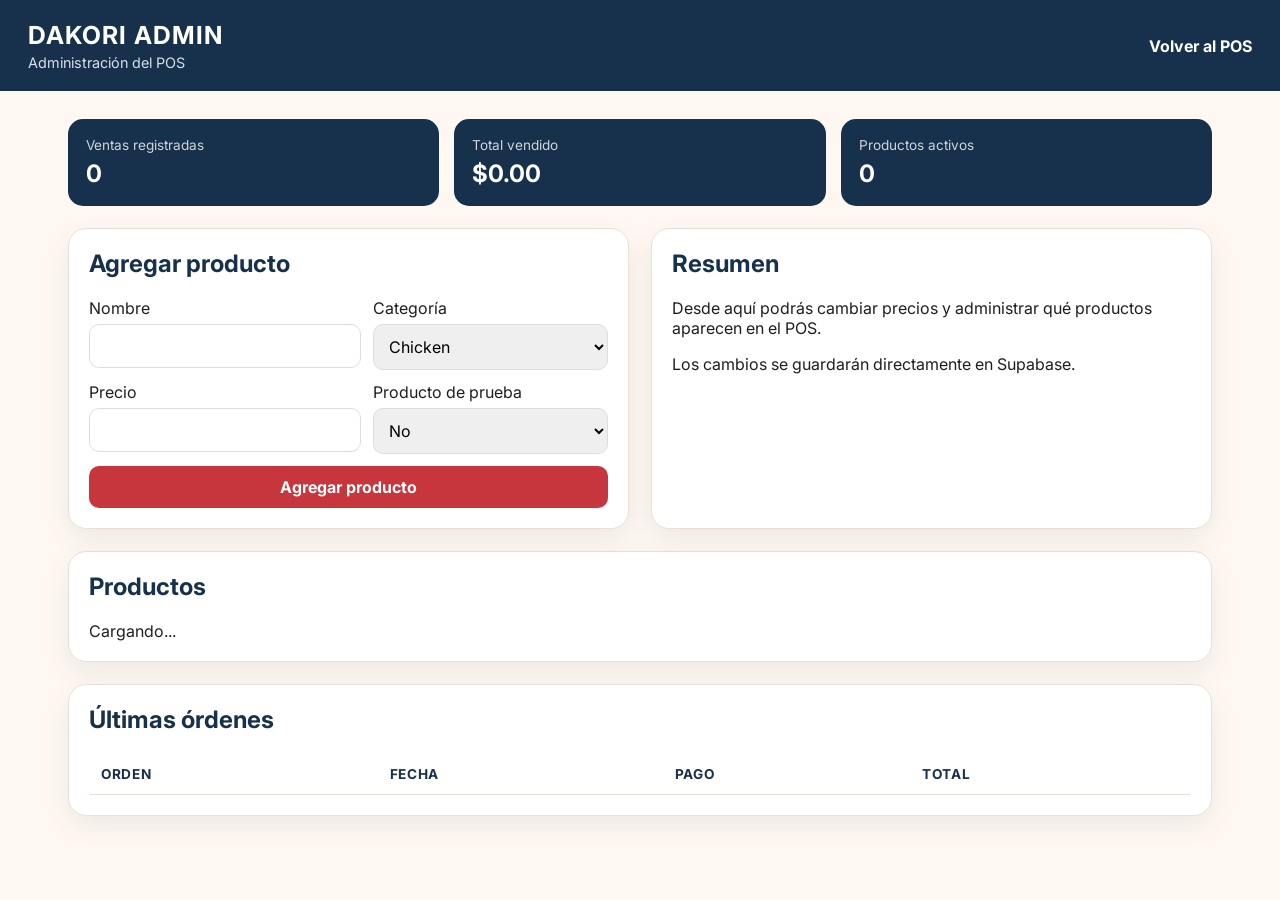
==== admin.html @ 550db00f "Agregar panel de administracion" ====
<!DOCTYPE html>
<html lang="es">
<head>
  <meta charset="UTF-8">
  <meta name="viewport" content="width=device-width, initial-scale=1.0">
  <title>DAKORI Admin</title>
  <link rel="stylesheet" href="style.css">

  <style>
    .admin-container{
      max-width:1200px;
      margin:0 auto;
      padding:28px;
    }

    .admin-header{
      display:flex;
      justify-content:space-between;
      align-items:center;
      margin-bottom:25px;
      gap:20px;
    }

    .admin-header h1{
      margin:0;
      color:#17304b;
    }

    .admin-grid{
      display:grid;
      grid-template-columns:1fr 1fr;
      gap:22px;
    }

    .admin-card{
      background:white;
      border:1px solid #eadfd8;
      border-radius:18px;
      padding:20px;
      box-shadow:0 10px 28px rgba(23,48,75,.08);
    }

    .admin-card h2{
      margin-top:0;
      color:#17304b;
    }

    .form-grid{
      display:grid;
      grid-template-columns:1fr 1fr;
      gap:12px;
    }

    .form-group{
      display:flex;
      flex-direction:column;
      gap:6px;
    }

    .form-group.full{
      grid-column:1/-1;
    }

    input,
    select{
      padding:11px;
      border:1px solid #ddd;
      border-radius:10px;
      font:inherit;
    }

    .admin-btn{
      border:0;
      border-radius:10px;
      padding:11px 14px;
      cursor:pointer;
      font-weight:700;
    }

    .primary{
      background:#c7363d;
      color:white;
    }

    .secondary{
      background:#17304b;
      color:white;
    }

    .product-row{
      display:grid;
      grid-template-columns:1.5fr 1fr .8fr .7fr auto;
      gap:10px;
      align-items:center;
      padding:12px 0;
      border-bottom:1px solid #eee;
    }

    .product-row input{
      width:100%;
    }

    .status-active{
      color:#1f7a4f;
      font-weight:700;
    }

    .status-inactive{
      color:#b33;
      font-weight:700;
    }

    .stats{
      display:grid;
      grid-template-columns:repeat(3,1fr);
      gap:15px;
      margin-bottom:22px;
    }

    .stat{
      background:#17304b;
      color:white;
      border-radius:15px;
      padding:18px;
    }

    .stat span{
      display:block;
      opacity:.8;
      font-size:.85rem;
    }

    .stat strong{
      display:block;
      margin-top:6px;
      font-size:1.5rem;
    }

    @media(max-width:800px){
      .admin-grid{
        grid-template-columns:1fr;
      }

      .form-grid{
        grid-template-columns:1fr;
      }

      .stats{
        grid-template-columns:1fr;
      }

      .product-row{
        grid-template-columns:1fr;
      }
    }
  </style>
</head>

<body>

<header class="topbar">
  <div>
    <h1>DAKORI ADMIN</h1>
    <p>Administración del POS</p>
  </div>

  <a href="index.html" style="color:white;text-decoration:none;font-weight:700;">
    Volver al POS
  </a>
</header>


<main class="admin-container">

  <section class="stats">
    <div class="stat">
      <span>Ventas registradas</span>
      <strong id="totalOrders">0</strong>
    </div>

    <div class="stat">
      <span>Total vendido</span>
      <strong id="totalSales">$0.00</strong>
    </div>

    <div class="stat">
      <span>Productos activos</span>
      <strong id="activeProducts">0</strong>
    </div>
  </section>


  <section class="admin-grid">

    <div class="admin-card">

      <h2>Agregar producto</h2>

      <div class="form-grid">

        <div class="form-group">
          <label>Nombre</label>
          <input id="newName" type="text">
        </div>

        <div class="form-group">
          <label>Categoría</label>
          <select id="newCategory">
            <option>Chicken</option>
            <option>Ramen</option>
            <option>Bebidas</option>
            <option>Snacks</option>
          </select>
        </div>

        <div class="form-group">
          <label>Precio</label>
          <input id="newPrice" type="number" step="0.01">
        </div>

        <div class="form-group">
          <label>Producto de prueba</label>
          <select id="newSample">
            <option value="false">No</option>
            <option value="true">Sí</option>
          </select>
        </div>

        <div class="form-group full">
          <button class="admin-btn primary" id="addProductBtn">
            Agregar producto
          </button>
        </div>

      </div>

    </div>


    <div class="admin-card">

      <h2>Resumen</h2>

      <p>
        Desde aquí podrás cambiar precios y administrar qué productos
        aparecen en el POS.
      </p>

      <p>
        Los cambios se guardarán directamente en Supabase.
      </p>

    </div>

  </section>


  <section class="admin-card" style="margin-top:22px;">

    <h2>Productos</h2>

    <div id="adminProducts">
      Cargando...
    </div>

  </section>


  <section class="admin-card" style="margin-top:22px;">

    <h2>Últimas órdenes</h2>

    <div class="history-table-wrap">

      <table>

        <thead>
          <tr>
            <th>Orden</th>
            <th>Fecha</th>
            <th>Pago</th>
            <th>Total</th>
          </tr>
        </thead>

        <tbody id="adminOrders"></tbody>

      </table>

    </div>

  </section>

</main>

<script src="admin.js"></script>

</body>
</html>
---- style.css ----
@import url('https://fonts.googleapis.com/css2?family=Inter:wght@400;500;600;700;800&display=swap');

:root{
  --pink:#ef7fa5;
  --pink-dark:#d95d89;
  --cream:#fff8f2;
  --navy:#17304b;
  --red:#c7363d;
  --ink:#1e1e1e;
  --muted:#6f6f6f;
  --card:#ffffff;
  --line:#eadfd8;
  --success:#1f7a4f;
  --shadow:0 10px 28px rgba(23,48,75,.10);
}

*{box-sizing:border-box}

body{
  margin:0;
  font-family:'Inter',sans-serif;
  background:var(--cream);
  color:var(--ink);
}

button,select{font:inherit}

.topbar{
  display:flex;
  justify-content:space-between;
  align-items:center;
  gap:20px;
  padding:20px 28px;
  background:var(--navy);
  color:#fff;
  position:sticky;
  top:0;
  z-index:10;
}

.topbar h1{
  margin:0;
  font-size:1.55rem;
  letter-spacing:.04em;
}

.topbar p{
  margin:4px 0 0;
  color:#d9e0e8;
  font-size:.9rem;
}

.order-number{
  background:var(--pink);
  color:#1f2330;
  padding:10px 14px;
  border-radius:14px;
  font-weight:800;
}

.app{
  display:grid;
  grid-template-columns:minmax(0,1fr) 380px;
  gap:24px;
  max-width:1400px;
  margin:0 auto;
  padding:28px;
}

.catalog,
.cart-panel,
.history-section{
  background:var(--card);
  border:1px solid var(--line);
  border-radius:22px;
  box-shadow:var(--shadow);
}

.catalog{padding:22px}

.category-tabs{
  display:flex;
  flex-wrap:wrap;
  gap:10px;
  margin-bottom:22px;
}

.category-btn{
  border:0;
  background:#f5eee8;
  color:var(--navy);
  padding:10px 16px;
  border-radius:999px;
  cursor:pointer;
  font-weight:700;
}

.category-btn.active{
  background:var(--pink);
  color:#222;
}

.products-grid{
  display:grid;
  grid-template-columns:repeat(auto-fill,minmax(190px,1fr));
  gap:16px;
}

.product-card{
  border:1px solid var(--line);
  border-radius:18px;
  padding:18px;
  background:linear-gradient(180deg,#fff,#fffaf6);
  display:flex;
  flex-direction:column;
  min-height:180px;
}

.product-category{
  color:var(--red);
  font-weight:800;
  font-size:.75rem;
  letter-spacing:.08em;
  text-transform:uppercase;
}

.product-card h3{
  margin:10px 0 6px;
  color:var(--navy);
}

.product-card .price{
  font-size:1.5rem;
  font-weight:800;
  margin-top:auto;
  color:var(--ink);
}

.product-card .sample{
  font-size:.75rem;
  color:var(--muted);
  margin:4px 0 12px;
}

.add-btn{
  border:0;
  border-radius:12px;
  padding:11px 14px;
  cursor:pointer;
  background:var(--navy);
  color:#fff;
  font-weight:800;
}

.add-btn:hover{opacity:.92}

.cart-panel{
  padding:22px;
  position:sticky;
  top:102px;
  height:fit-content;
}

.cart-header,
.history-header{
  display:flex;
  align-items:flex-start;
  justify-content:space-between;
  gap:14px;
}

.cart-header h2,
.history-header h2{
  margin:0;
  color:var(--navy);
}

.cart-header p,
.history-header p{
  margin:6px 0 0;
  color:var(--muted);
  font-size:.9rem;
}

.ghost-btn{
  border:1px solid var(--line);
  background:#fff;
  border-radius:10px;
  padding:8px 10px;
  cursor:pointer;
  color:var(--navy);
  font-weight:700;
}

.cart-items{
  margin:18px 0;
  display:flex;
  flex-direction:column;
  gap:12px;
  max-height:390px;
  overflow:auto;
}

.empty-cart{
  text-align:center;
  color:var(--muted);
  border:1px dashed var(--line);
  border-radius:14px;
  padding:30px 12px;
}

.cart-item{
  border:1px solid var(--line);
  border-radius:14px;
  padding:12px;
}

.cart-item-top{
  display:flex;
  justify-content:space-between;
  gap:10px;
}

.cart-item-name{
  font-weight:800;
  color:var(--navy);
}

.cart-item-price{
  font-weight:800;
}

.qty-row{
  display:flex;
  align-items:center;
  justify-content:space-between;
  margin-top:10px;
}

.qty-controls{
  display:flex;
  align-items:center;
  gap:8px;
}

.qty-btn{
  width:30px;
  height:30px;
  border-radius:8px;
  border:1px solid var(--line);
  background:#fff;
  cursor:pointer;
  font-weight:800;
}

.remove-btn{
  border:0;
  background:transparent;
  color:var(--red);
  cursor:pointer;
  font-weight:700;
}

.cart-summary{
  border-top:1px solid var(--line);
  padding-top:16px;
}

.summary-line{
  display:flex;
  justify-content:space-between;
  margin:8px 0;
}

.total-line{
  font-size:1.35rem;
  color:var(--navy);
  padding-top:8px;
}

.payment-label{
  display:block;
  margin:18px 0 8px;
  font-weight:700;
}

#paymentMethod{
  width:100%;
  padding:12px;
  border:1px solid var(--line);
  border-radius:12px;
  background:#fff;
}

.finish-btn{
  width:100%;
  margin-top:14px;
  border:0;
  border-radius:14px;
  padding:15px;
  background:var(--red);
  color:#fff;
  font-weight:800;
  cursor:pointer;
}

.finish-btn:disabled{
  opacity:.4;
  cursor:not-allowed;
}

.history-section{
  max-width:1400px;
  margin:0 auto 28px;
  padding:22px;
}

.history-table-wrap{overflow:auto;margin-top:18px}

table{
  width:100%;
  border-collapse:collapse;
  min-width:720px;
}

th,td{
  padding:12px;
  text-align:left;
  border-bottom:1px solid var(--line);
}

th{
  color:var(--navy);
  font-size:.85rem;
  text-transform:uppercase;
  letter-spacing:.05em;
}

.toast{
  position:fixed;
  right:24px;
  bottom:24px;
  background:var(--success);
  color:#fff;
  padding:14px 18px;
  border-radius:12px;
  opacity:0;
  transform:translateY(10px);
  pointer-events:none;
  transition:.2s ease;
  box-shadow:var(--shadow);
}

.toast.show{
  opacity:1;
  transform:translateY(0);
}

@media (max-width: 950px){
  .app{
    grid-template-columns:1fr;
  }

  .cart-panel{
    position:static;
  }
}

@media (max-width: 560px){
  .topbar{
    padding:16px;
  }

  .topbar p{
    display:none;
  }

  .app,
  .history-section{
    padding:16px;
  }

  .products-grid{
    grid-template-columns:repeat(2,minmax(0,1fr));
  }

  .product-card{
    min-height:165px;
    padding:14px;
  }
}
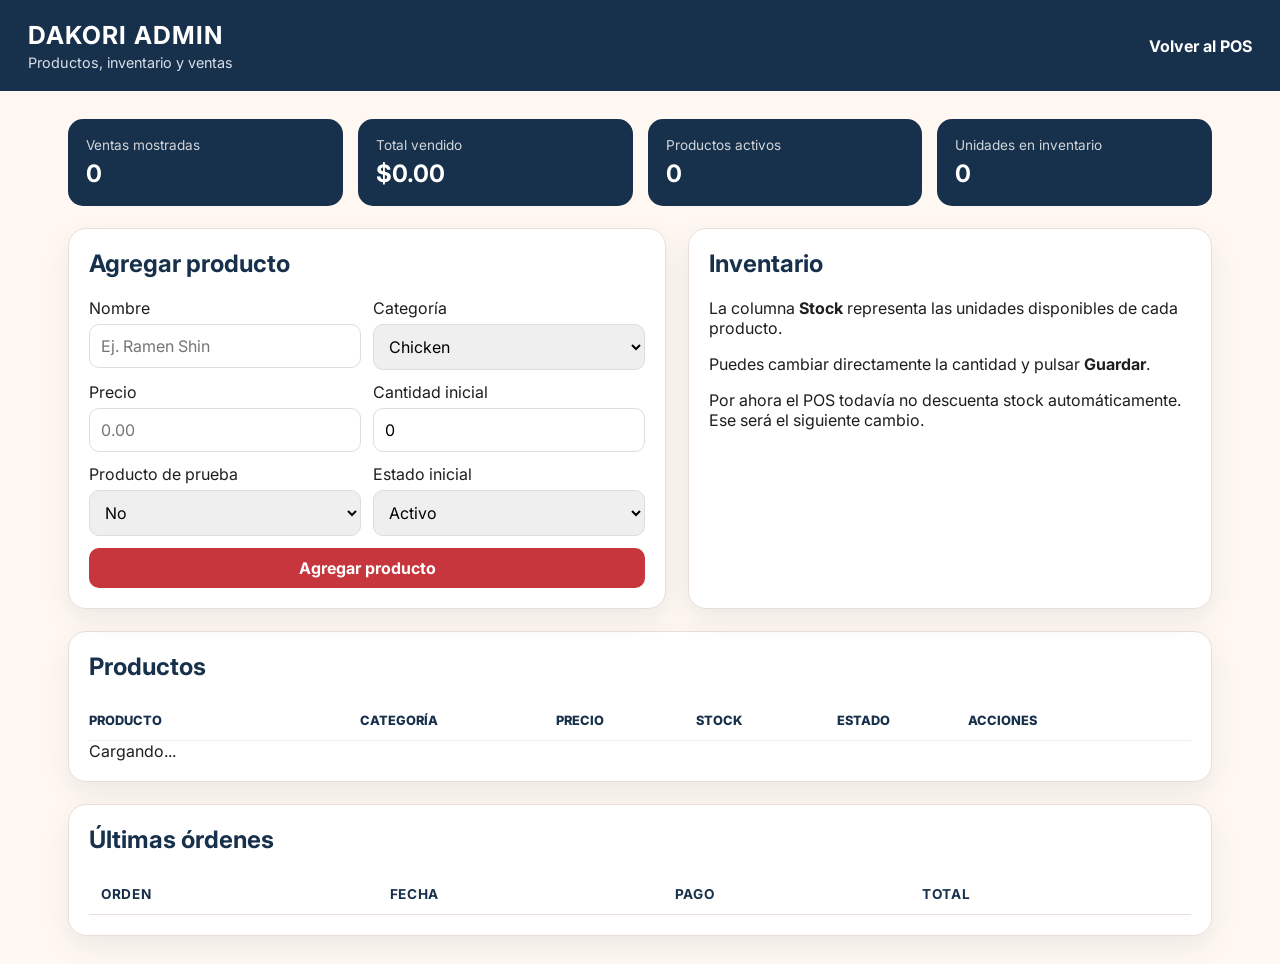
==== commit bd7cd33a: "Agregar inventario al panel de administracion" ====
--- a/admin.html
+++ b/admin.html
@@ -4,6 +4,7 @@
   <meta charset="UTF-8">
   <meta name="viewport" content="width=device-width, initial-scale=1.0">
   <title>DAKORI Admin</title>
+
   <link rel="stylesheet" href="style.css">
 
   <style>
@@ -17,13 +18,8 @@
       display:flex;
       justify-content:space-between;
       align-items:center;
-      margin-bottom:25px;
       gap:20px;
-    }
-
-    .admin-header h1{
-      margin:0;
-      color:#17304b;
+      margin-bottom:24px;
     }
 
     .admin-grid{
@@ -72,7 +68,7 @@
     .admin-btn{
       border:0;
       border-radius:10px;
-      padding:11px 14px;
+      padding:10px 13px;
       cursor:pointer;
       font-weight:700;
     }
@@ -87,17 +83,25 @@
       color:white;
     }
 
+    .warning{
+      background:#ef7fa5;
+      color:#222;
+    }
+
     .product-row{
       display:grid;
-      grid-template-columns:1.5fr 1fr .8fr .7fr auto;
+      grid-template-columns:1.4fr 1fr .7fr .7fr .65fr 1.2fr;
       gap:10px;
       align-items:center;
       padding:12px 0;
       border-bottom:1px solid #eee;
     }
 
-    .product-row input{
-      width:100%;
+    .product-header{
+      font-size:.8rem;
+      font-weight:800;
+      color:#17304b;
+      text-transform:uppercase;
     }
 
     .status-active{
@@ -110,9 +114,19 @@
       font-weight:700;
     }
 
+    .stock-low{
+      color:#b36b00;
+      font-weight:800;
+    }
+
+    .stock-zero{
+      color:#b33;
+      font-weight:800;
+    }
+
     .stats{
       display:grid;
-      grid-template-columns:repeat(3,1fr);
+      grid-template-columns:repeat(4,1fr);
       gap:15px;
       margin-bottom:22px;
     }
@@ -136,20 +150,40 @@
       font-size:1.5rem;
     }
 
-    @media(max-width:800px){
+    .actions{
+      display:flex;
+      flex-wrap:wrap;
+      gap:6px;
+    }
+
+    @media(max-width:900px){
       .admin-grid{
         grid-template-columns:1fr;
       }
 
+      .stats{
+        grid-template-columns:repeat(2,1fr);
+      }
+
+      .product-row{
+        grid-template-columns:1fr;
+        border:1px solid #eee;
+        border-radius:14px;
+        padding:14px;
+        margin-bottom:12px;
+      }
+
+      .product-header{
+        display:none;
+      }
+    }
+
+    @media(max-width:560px){
       .form-grid{
         grid-template-columns:1fr;
       }
 
       .stats{
-        grid-template-columns:1fr;
-      }
-
-      .product-row{
         grid-template-columns:1fr;
       }
     }
@@ -161,10 +195,17 @@
 <header class="topbar">
   <div>
     <h1>DAKORI ADMIN</h1>
-    <p>Administración del POS</p>
+    <p>Productos, inventario y ventas</p>
   </div>
 
-  <a href="index.html" style="color:white;text-decoration:none;font-weight:700;">
+  <a
+    href="index.html"
+    style="
+      color:white;
+      text-decoration:none;
+      font-weight:700;
+    "
+  >
     Volver al POS
   </a>
 </header>
@@ -173,8 +214,9 @@
 <main class="admin-container">
 
   <section class="stats">
+
     <div class="stat">
-      <span>Ventas registradas</span>
+      <span>Ventas mostradas</span>
       <strong id="totalOrders">0</strong>
     </div>
 
@@ -187,6 +229,12 @@
       <span>Productos activos</span>
       <strong id="activeProducts">0</strong>
     </div>
+
+    <div class="stat">
+      <span>Unidades en inventario</span>
+      <strong id="totalStock">0</strong>
+    </div>
+
   </section>
 
 
@@ -200,34 +248,71 @@
 
         <div class="form-group">
           <label>Nombre</label>
-          <input id="newName" type="text">
+          <input
+            id="newName"
+            type="text"
+            placeholder="Ej. Ramen Shin"
+          >
         </div>
 
         <div class="form-group">
           <label>Categoría</label>
+
           <select id="newCategory">
-            <option>Chicken</option>
-            <option>Ramen</option>
-            <option>Bebidas</option>
-            <option>Snacks</option>
+            <option value="Chicken">Chicken</option>
+            <option value="Ramen">Ramen</option>
+            <option value="Bebidas">Bebidas</option>
+            <option value="Snacks">Snacks</option>
           </select>
         </div>
 
         <div class="form-group">
           <label>Precio</label>
-          <input id="newPrice" type="number" step="0.01">
+
+          <input
+            id="newPrice"
+            type="number"
+            min="0"
+            step="0.01"
+            placeholder="0.00"
+          >
+        </div>
+
+        <div class="form-group">
+          <label>Cantidad inicial</label>
+
+          <input
+            id="newStock"
+            type="number"
+            min="0"
+            step="1"
+            value="0"
+          >
         </div>
 
         <div class="form-group">
           <label>Producto de prueba</label>
+
           <select id="newSample">
             <option value="false">No</option>
             <option value="true">Sí</option>
           </select>
         </div>
 
+        <div class="form-group">
+          <label>Estado inicial</label>
+
+          <select id="newActive">
+            <option value="true">Activo</option>
+            <option value="false">Inactivo</option>
+          </select>
+        </div>
+
         <div class="form-group full">
-          <button class="admin-btn primary" id="addProductBtn">
+          <button
+            class="admin-btn primary"
+            id="addProductBtn"
+          >
             Agregar producto
           </button>
         </div>
@@ -239,25 +324,43 @@
 
     <div class="admin-card">
 
-      <h2>Resumen</h2>
+      <h2>Inventario</h2>
 
       <p>
-        Desde aquí podrás cambiar precios y administrar qué productos
-        aparecen en el POS.
+        La columna <strong>Stock</strong> representa las unidades disponibles
+        de cada producto.
       </p>
 
       <p>
-        Los cambios se guardarán directamente en Supabase.
+        Puedes cambiar directamente la cantidad y pulsar
+        <strong>Guardar</strong>.
       </p>
 
+      <p>
+        Por ahora el POS todavía no descuenta stock automáticamente.
+        Ese será el siguiente cambio.
+      </p>
+
     </div>
 
   </section>
 
 
-  <section class="admin-card" style="margin-top:22px;">
+  <section
+    class="admin-card"
+    style="margin-top:22px;"
+  >
 
     <h2>Productos</h2>
+
+    <div class="product-row product-header">
+      <div>Producto</div>
+      <div>Categoría</div>
+      <div>Precio</div>
+      <div>Stock</div>
+      <div>Estado</div>
+      <div>Acciones</div>
+    </div>
 
     <div id="adminProducts">
       Cargando...
@@ -266,7 +369,10 @@
   </section>
 
 
-  <section class="admin-card" style="margin-top:22px;">
+  <section
+    class="admin-card"
+    style="margin-top:22px;"
+  >
 
     <h2>Últimas órdenes</h2>
 
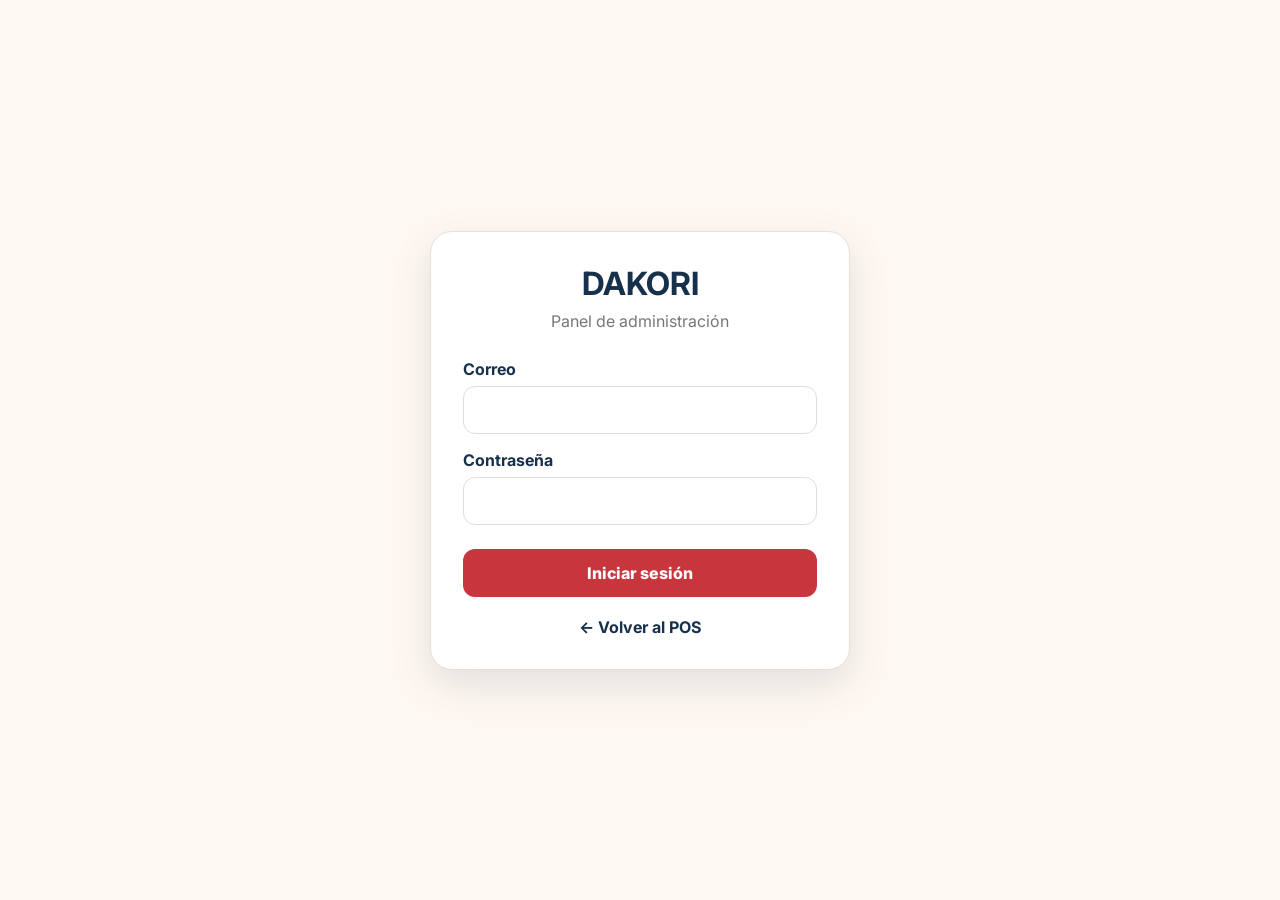
==== commit 365521b5: "Agregar login seguro al panel administrativo" ====
--- a/admin.html
+++ b/admin.html
@@ -1,405 +1,947 @@
 <!DOCTYPE html>
 <html lang="es">
+
 <head>
-  <meta charset="UTF-8">
-  <meta name="viewport" content="width=device-width, initial-scale=1.0">
-  <title>DAKORI Admin</title>
-
-  <link rel="stylesheet" href="style.css">
-
-  <style>
-    .admin-container{
-      max-width:1200px;
-      margin:0 auto;
-      padding:28px;
-    }
-
-    .admin-header{
-      display:flex;
-      justify-content:space-between;
-      align-items:center;
-      gap:20px;
-      margin-bottom:24px;
-    }
-
-    .admin-grid{
-      display:grid;
-      grid-template-columns:1fr 1fr;
-      gap:22px;
-    }
-
-    .admin-card{
-      background:white;
-      border:1px solid #eadfd8;
-      border-radius:18px;
-      padding:20px;
-      box-shadow:0 10px 28px rgba(23,48,75,.08);
-    }
-
-    .admin-card h2{
-      margin-top:0;
-      color:#17304b;
-    }
-
-    .form-grid{
-      display:grid;
-      grid-template-columns:1fr 1fr;
-      gap:12px;
-    }
-
-    .form-group{
-      display:flex;
-      flex-direction:column;
-      gap:6px;
-    }
-
-    .form-group.full{
-      grid-column:1/-1;
-    }
-
-    input,
-    select{
-      padding:11px;
-      border:1px solid #ddd;
-      border-radius:10px;
-      font:inherit;
-    }
-
-    .admin-btn{
-      border:0;
-      border-radius:10px;
-      padding:10px 13px;
-      cursor:pointer;
-      font-weight:700;
-    }
-
-    .primary{
-      background:#c7363d;
-      color:white;
-    }
-
-    .secondary{
-      background:#17304b;
-      color:white;
-    }
-
-    .warning{
-      background:#ef7fa5;
-      color:#222;
-    }
-
-    .product-row{
-      display:grid;
-      grid-template-columns:1.4fr 1fr .7fr .7fr .65fr 1.2fr;
-      gap:10px;
-      align-items:center;
-      padding:12px 0;
-      border-bottom:1px solid #eee;
-    }
-
-    .product-header{
-      font-size:.8rem;
-      font-weight:800;
-      color:#17304b;
-      text-transform:uppercase;
-    }
-
-    .status-active{
-      color:#1f7a4f;
-      font-weight:700;
-    }
-
-    .status-inactive{
-      color:#b33;
-      font-weight:700;
-    }
-
-    .stock-low{
-      color:#b36b00;
-      font-weight:800;
-    }
-
-    .stock-zero{
-      color:#b33;
-      font-weight:800;
-    }
-
-    .stats{
-      display:grid;
-      grid-template-columns:repeat(4,1fr);
-      gap:15px;
-      margin-bottom:22px;
-    }
-
-    .stat{
-      background:#17304b;
-      color:white;
-      border-radius:15px;
-      padding:18px;
-    }
-
-    .stat span{
-      display:block;
-      opacity:.8;
-      font-size:.85rem;
-    }
-
-    .stat strong{
-      display:block;
-      margin-top:6px;
-      font-size:1.5rem;
-    }
-
-    .actions{
-      display:flex;
-      flex-wrap:wrap;
-      gap:6px;
-    }
-
-    @media(max-width:900px){
-      .admin-grid{
-        grid-template-columns:1fr;
-      }
-
-      .stats{
-        grid-template-columns:repeat(2,1fr);
-      }
-
-      .product-row{
-        grid-template-columns:1fr;
-        border:1px solid #eee;
-        border-radius:14px;
-        padding:14px;
-        margin-bottom:12px;
-      }
-
-      .product-header{
-        display:none;
-      }
-    }
-
-    @media(max-width:560px){
-      .form-grid{
-        grid-template-columns:1fr;
-      }
-
-      .stats{
-        grid-template-columns:1fr;
-      }
-    }
-  </style>
+
+    <meta charset="UTF-8">
+
+    <meta
+        name="viewport"
+        content="width=device-width, initial-scale=1.0"
+    >
+
+    <title>DAKORI Admin</title>
+
+    <link
+        rel="stylesheet"
+        href="style.css"
+    >
+
+
+    <style>
+
+        * {
+            box-sizing: border-box;
+        }
+
+
+        body {
+
+            margin: 0;
+
+            background: #fff8f2;
+
+        }
+
+
+        .admin-container {
+
+            max-width: 1300px;
+
+            margin: 0 auto;
+
+            padding: 28px;
+
+        }
+
+
+        .admin-card {
+
+            background: white;
+
+            border:
+                1px solid #eadfd8;
+
+            border-radius:
+                18px;
+
+            padding:
+                20px;
+
+            box-shadow:
+                0 10px 28px
+                rgba(23,48,75,.08);
+
+        }
+
+
+        .admin-card h2 {
+
+            margin-top: 0;
+
+            color: #17304b;
+
+        }
+
+
+        .admin-grid {
+
+            display: grid;
+
+            grid-template-columns:
+                1fr 1fr;
+
+            gap: 22px;
+
+        }
+
+
+        .form-grid {
+
+            display: grid;
+
+            grid-template-columns:
+                1fr 1fr;
+
+            gap: 12px;
+
+        }
+
+
+        .form-group {
+
+            display: flex;
+
+            flex-direction:
+                column;
+
+            gap: 6px;
+
+        }
+
+
+        .form-group.full {
+
+            grid-column:
+                1 / -1;
+
+        }
+
+
+        input,
+        select {
+
+            padding: 11px;
+
+            border:
+                1px solid #ddd;
+
+            border-radius:
+                10px;
+
+            font: inherit;
+
+        }
+
+
+        .admin-btn {
+
+            border: 0;
+
+            border-radius:
+                10px;
+
+            padding:
+                10px 13px;
+
+            cursor: pointer;
+
+            font-weight:
+                700;
+
+        }
+
+
+        .primary {
+
+            background:
+                #c7363d;
+
+            color:
+                white;
+
+        }
+
+
+        .secondary {
+
+            background:
+                #17304b;
+
+            color:
+                white;
+
+        }
+
+
+        .warning {
+
+            background:
+                #ef7fa5;
+
+            color:
+                #222;
+
+        }
+
+
+        .danger {
+
+            background:
+                #b93434;
+
+            color:
+                white;
+
+        }
+
+
+        .actions {
+
+            display:
+                flex;
+
+            flex-wrap:
+                wrap;
+
+            gap:
+                6px;
+
+        }
+
+
+        .product-row {
+
+            display:
+                grid;
+
+            grid-template-columns:
+                1.4fr
+                1fr
+                .7fr
+                .7fr
+                .65fr
+                1.5fr;
+
+            gap:
+                10px;
+
+            align-items:
+                center;
+
+            padding:
+                12px 0;
+
+            border-bottom:
+                1px solid #eee;
+
+        }
+
+
+        .product-header {
+
+            font-size:
+                .78rem;
+
+            font-weight:
+                800;
+
+            color:
+                #17304b;
+
+            text-transform:
+                uppercase;
+
+        }
+
+
+        .status-active {
+
+            color:
+                #1f7a4f;
+
+            font-weight:
+                700;
+
+        }
+
+
+        .status-inactive {
+
+            color:
+                #b33;
+
+            font-weight:
+                700;
+
+        }
+
+
+        .stock-low {
+
+            color:
+                #b36b00;
+
+            font-weight:
+                800;
+
+        }
+
+
+        .stock-zero {
+
+            color:
+                #b33;
+
+            font-weight:
+                800;
+
+        }
+
+
+        .stats {
+
+            display:
+                grid;
+
+            grid-template-columns:
+                repeat(4, 1fr);
+
+            gap:
+                15px;
+
+            margin-bottom:
+                22px;
+
+        }
+
+
+        .stat {
+
+            background:
+                #17304b;
+
+            color:
+                white;
+
+            border-radius:
+                15px;
+
+            padding:
+                18px;
+
+        }
+
+
+        .stat span {
+
+            display:
+                block;
+
+            opacity:
+                .8;
+
+            font-size:
+                .85rem;
+
+        }
+
+
+        .stat strong {
+
+            display:
+                block;
+
+            margin-top:
+                6px;
+
+            font-size:
+                1.5rem;
+
+        }
+
+
+        .top-actions {
+
+            display:
+                flex;
+
+            align-items:
+                center;
+
+            gap:
+                10px;
+
+        }
+
+
+        .top-actions a {
+
+            color:
+                white;
+
+            text-decoration:
+                none;
+
+            font-weight:
+                700;
+
+        }
+
+
+        .logout-btn {
+
+            border:
+                0;
+
+            background:
+                #ef7fa5;
+
+            color:
+                #17304b;
+
+            padding:
+                10px 14px;
+
+            border-radius:
+                10px;
+
+            font-weight:
+                800;
+
+            cursor:
+                pointer;
+
+        }
+
+
+        .admin-user {
+
+            font-size:
+                .8rem;
+
+            color:
+                #d9e0e8;
+
+            margin-top:
+                5px;
+
+        }
+
+
+        @media(max-width: 950px) {
+
+            .admin-grid {
+
+                grid-template-columns:
+                    1fr;
+
+            }
+
+
+            .stats {
+
+                grid-template-columns:
+                    repeat(2, 1fr);
+
+            }
+
+
+            .product-row {
+
+                grid-template-columns:
+                    1fr;
+
+                border:
+                    1px solid #eee;
+
+                border-radius:
+                    14px;
+
+                padding:
+                    14px;
+
+                margin-bottom:
+                    12px;
+
+            }
+
+
+            .product-header {
+
+                display:
+                    none;
+
+            }
+
+        }
+
+
+        @media(max-width: 560px) {
+
+            .admin-container {
+
+                padding:
+                    16px;
+
+            }
+
+
+            .form-grid {
+
+                grid-template-columns:
+                    1fr;
+
+            }
+
+
+            .stats {
+
+                grid-template-columns:
+                    1fr;
+
+            }
+
+
+            .topbar {
+
+                flex-direction:
+                    column;
+
+                align-items:
+                    flex-start;
+
+            }
+
+        }
+
+    </style>
+
 </head>
 
+
 <body>
 
+
 <header class="topbar">
-  <div>
-    <h1>DAKORI ADMIN</h1>
-    <p>Productos, inventario y ventas</p>
-  </div>
-
-  <a
-    href="index.html"
-    style="
-      color:white;
-      text-decoration:none;
-      font-weight:700;
-    "
-  >
-    Volver al POS
-  </a>
+
+
+    <div>
+
+        <h1>
+            DAKORI ADMIN
+        </h1>
+
+        <p>
+            Productos, inventario y ventas
+        </p>
+
+        <div
+            id="adminUser"
+            class="admin-user"
+        ></div>
+
+    </div>
+
+
+    <div class="top-actions">
+
+        <a href="index.html">
+            POS
+        </a>
+
+        <button
+            id="logoutBtn"
+            class="logout-btn"
+        >
+            Cerrar sesión
+        </button>
+
+    </div>
+
+
 </header>
 
 
 <main class="admin-container">
 
-  <section class="stats">
-
-    <div class="stat">
-      <span>Ventas mostradas</span>
-      <strong id="totalOrders">0</strong>
-    </div>
-
-    <div class="stat">
-      <span>Total vendido</span>
-      <strong id="totalSales">$0.00</strong>
-    </div>
-
-    <div class="stat">
-      <span>Productos activos</span>
-      <strong id="activeProducts">0</strong>
-    </div>
-
-    <div class="stat">
-      <span>Unidades en inventario</span>
-      <strong id="totalStock">0</strong>
-    </div>
-
-  </section>
-
-
-  <section class="admin-grid">
-
-    <div class="admin-card">
-
-      <h2>Agregar producto</h2>
-
-      <div class="form-grid">
-
-        <div class="form-group">
-          <label>Nombre</label>
-          <input
-            id="newName"
-            type="text"
-            placeholder="Ej. Ramen Shin"
-          >
+
+    <!-- ESTADÍSTICAS -->
+
+
+    <section class="stats">
+
+
+        <div class="stat">
+
+            <span>
+                Ventas mostradas
+            </span>
+
+            <strong id="totalOrders">
+                0
+            </strong>
+
         </div>
 
-        <div class="form-group">
-          <label>Categoría</label>
-
-          <select id="newCategory">
-            <option value="Chicken">Chicken</option>
-            <option value="Ramen">Ramen</option>
-            <option value="Bebidas">Bebidas</option>
-            <option value="Snacks">Snacks</option>
-          </select>
+
+        <div class="stat">
+
+            <span>
+                Total vendido
+            </span>
+
+            <strong id="totalSales">
+                $0.00
+            </strong>
+
         </div>
 
-        <div class="form-group">
-          <label>Precio</label>
-
-          <input
-            id="newPrice"
-            type="number"
-            min="0"
-            step="0.01"
-            placeholder="0.00"
-          >
+
+        <div class="stat">
+
+            <span>
+                Productos activos
+            </span>
+
+            <strong id="activeProducts">
+                0
+            </strong>
+
         </div>
 
-        <div class="form-group">
-          <label>Cantidad inicial</label>
-
-          <input
-            id="newStock"
-            type="number"
-            min="0"
-            step="1"
-            value="0"
-          >
+
+        <div class="stat">
+
+            <span>
+                Unidades en inventario
+            </span>
+
+            <strong id="totalStock">
+                0
+            </strong>
+
         </div>
 
-        <div class="form-group">
-          <label>Producto de prueba</label>
-
-          <select id="newSample">
-            <option value="false">No</option>
-            <option value="true">Sí</option>
-          </select>
+
+    </section>
+
+
+    <!-- NUEVO PRODUCTO -->
+
+
+    <section class="admin-grid">
+
+
+        <div class="admin-card">
+
+
+            <h2>
+                Agregar producto
+            </h2>
+
+
+            <div class="form-grid">
+
+
+                <div class="form-group">
+
+                    <label>
+                        Nombre
+                    </label>
+
+                    <input
+                        id="newName"
+                        type="text"
+                        placeholder="Ej. Ramen Shin"
+                    >
+
+                </div>
+
+
+                <div class="form-group">
+
+                    <label>
+                        Categoría
+                    </label>
+
+                    <select id="newCategory">
+
+                        <option value="Chicken">
+                            Chicken
+                        </option>
+
+                        <option value="Ramen">
+                            Ramen
+                        </option>
+
+                        <option value="Bebidas">
+                            Bebidas
+                        </option>
+
+                        <option value="Snacks">
+                            Snacks
+                        </option>
+
+                    </select>
+
+                </div>
+
+
+                <div class="form-group">
+
+                    <label>
+                        Precio
+                    </label>
+
+                    <input
+                        id="newPrice"
+                        type="number"
+                        min="0"
+                        step="0.01"
+                    >
+
+                </div>
+
+
+                <div class="form-group">
+
+                    <label>
+                        Stock inicial
+                    </label>
+
+                    <input
+                        id="newStock"
+                        type="number"
+                        min="0"
+                        step="1"
+                        value="0"
+                    >
+
+                </div>
+
+
+                <div class="form-group">
+
+                    <label>
+                        Producto de prueba
+                    </label>
+
+                    <select id="newSample">
+
+                        <option value="false">
+                            No
+                        </option>
+
+                        <option value="true">
+                            Sí
+                        </option>
+
+                    </select>
+
+                </div>
+
+
+                <div class="form-group">
+
+                    <label>
+                        Estado
+                    </label>
+
+                    <select id="newActive">
+
+                        <option value="true">
+                            Activo
+                        </option>
+
+                        <option value="false">
+                            Inactivo
+                        </option>
+
+                    </select>
+
+                </div>
+
+
+                <div class="form-group full">
+
+                    <button
+                        id="addProductBtn"
+                        class="admin-btn primary"
+                    >
+                        Agregar producto
+                    </button>
+
+                </div>
+
+
+            </div>
+
+
         </div>
 
-        <div class="form-group">
-          <label>Estado inicial</label>
-
-          <select id="newActive">
-            <option value="true">Activo</option>
-            <option value="false">Inactivo</option>
-          </select>
+
+        <div class="admin-card">
+
+
+            <h2>
+                Inventario
+            </h2>
+
+
+            <p>
+                Desde este panel puedes administrar
+                los productos que aparecen en el POS.
+            </p>
+
+
+            <p>
+                Puedes modificar precio, categoría,
+                nombre y cantidad disponible.
+            </p>
+
+
+            <p>
+                Cuando el stock llega a
+                <strong>0</strong>,
+                el producto aparece como
+                <strong>AGOTADO</strong>
+                en el POS.
+            </p>
+
+
+            <p>
+                Si un producto ya participó en una
+                venta, Supabase puede impedir
+                eliminarlo. En ese caso utiliza
+                <strong>Desactivar</strong>.
+            </p>
+
+
         </div>
 
-        <div class="form-group full">
-          <button
-            class="admin-btn primary"
-            id="addProductBtn"
-          >
-            Agregar producto
-          </button>
+
+    </section>
+
+
+    <!-- PRODUCTOS -->
+
+
+    <section
+        class="admin-card"
+        style="margin-top:22px;"
+    >
+
+
+        <h2>
+            Productos
+        </h2>
+
+
+        <div
+            class="product-row product-header"
+        >
+
+            <div>
+                Producto
+            </div>
+
+            <div>
+                Categoría
+            </div>
+
+            <div>
+                Precio
+            </div>
+
+            <div>
+                Stock
+            </div>
+
+            <div>
+                Estado
+            </div>
+
+            <div>
+                Acciones
+            </div>
+
         </div>
 
-      </div>
-
-    </div>
-
-
-    <div class="admin-card">
-
-      <h2>Inventario</h2>
-
-      <p>
-        La columna <strong>Stock</strong> representa las unidades disponibles
-        de cada producto.
-      </p>
-
-      <p>
-        Puedes cambiar directamente la cantidad y pulsar
-        <strong>Guardar</strong>.
-      </p>
-
-      <p>
-        Por ahora el POS todavía no descuenta stock automáticamente.
-        Ese será el siguiente cambio.
-      </p>
-
-    </div>
-
-  </section>
-
-
-  <section
-    class="admin-card"
-    style="margin-top:22px;"
-  >
-
-    <h2>Productos</h2>
-
-    <div class="product-row product-header">
-      <div>Producto</div>
-      <div>Categoría</div>
-      <div>Precio</div>
-      <div>Stock</div>
-      <div>Estado</div>
-      <div>Acciones</div>
-    </div>
-
-    <div id="adminProducts">
-      Cargando...
-    </div>
-
-  </section>
-
-
-  <section
-    class="admin-card"
-    style="margin-top:22px;"
-  >
-
-    <h2>Últimas órdenes</h2>
-
-    <div class="history-table-wrap">
-
-      <table>
-
-        <thead>
-          <tr>
-            <th>Orden</th>
-            <th>Fecha</th>
-            <th>Pago</th>
-            <th>Total</th>
-          </tr>
-        </thead>
-
-        <tbody id="adminOrders"></tbody>
-
-      </table>
-
-    </div>
-
-  </section>
+
+        <div id="adminProducts">
+            Cargando...
+        </div>
+
+
+    </section>
+
+
+    <!-- ÓRDENES -->
+
+
+    <section
+        class="admin-card"
+        style="margin-top:22px;"
+    >
+
+
+        <h2>
+            Últimas órdenes
+        </h2>
+
+
+        <div class="history-table-wrap">
+
+
+            <table>
+
+
+                <thead>
+
+                    <tr>
+
+                        <th>
+                            Orden
+                        </th>
+
+                        <th>
+                            Fecha
+                        </th>
+
+                        <th>
+                            Pago
+                        </th>
+
+                        <th>
+                            Total
+                        </th>
+
+                    </tr>
+
+                </thead>
+
+
+                <tbody id="adminOrders">
+
+                </tbody>
+
+
+            </table>
+
+
+        </div>
+
+
+    </section>
+
 
 </main>
 
+
 <script src="admin.js"></script>
 
+
 </body>
+
 </html>
